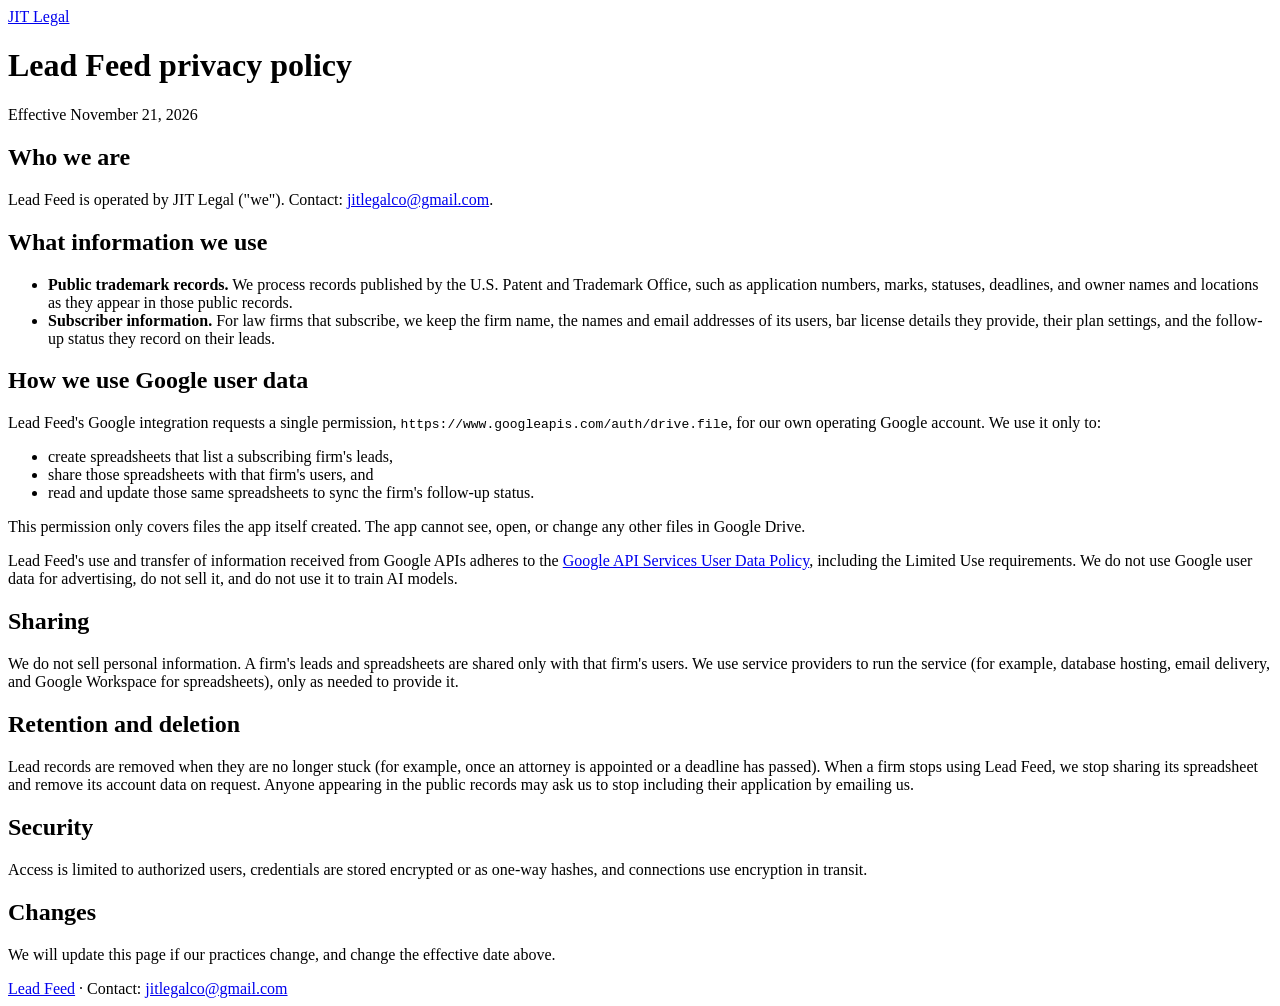
==== site/leadfeed/privacy.html @ f393aa9d "JIT Legal site: home, Lead Feed page and privacy policy; checked Pages deploy - site/ is published b" ====
<!doctype html>
<html lang="en"><head><meta charset="utf-8"><meta name="viewport" content="width=device-width, initial-scale=1">
<title>Privacy policy · Lead Feed · JIT Legal</title>
<link rel="stylesheet" href="/assets/style.css"></head>
<body>
<header><a href="/">JIT Legal</a></header>
<main>
  <h1>Lead Feed privacy policy</h1>
  <p class="muted">Effective November 21, 2026</p>

  <h2>Who we are</h2>
  <p>Lead Feed is operated by JIT Legal ("we"). Contact: <a href="mailto:jitlegalco@gmail.com">jitlegalco@gmail.com</a>.</p>

  <h2>What information we use</h2>
  <ul>
    <li><strong>Public trademark records.</strong> We process records published by the U.S. Patent and Trademark Office, such as application numbers, marks, statuses, deadlines, and owner names and locations as they appear in those public records.</li>
    <li><strong>Subscriber information.</strong> For law firms that subscribe, we keep the firm name, the names and email addresses of its users, bar license details they provide, their plan settings, and the follow-up status they record on their leads.</li>
  </ul>

  <h2>How we use Google user data</h2>
  <p>Lead Feed's Google integration requests a single permission, <code>https://www.googleapis.com/auth/drive.file</code>, for our own operating Google account. We use it only to:</p>
  <ul>
    <li>create spreadsheets that list a subscribing firm's leads,</li>
    <li>share those spreadsheets with that firm's users, and</li>
    <li>read and update those same spreadsheets to sync the firm's follow-up status.</li>
  </ul>
  <p>This permission only covers files the app itself created. The app cannot see, open, or change any other files in Google Drive.</p>
  <p>Lead Feed's use and transfer of information received from Google APIs adheres to the <a href="https://developers.google.com/terms/api-services-user-data-policy">Google API Services User Data Policy</a>, including the Limited Use requirements. We do not use Google user data for advertising, do not sell it, and do not use it to train AI models.</p>

  <h2>Sharing</h2>
  <p>We do not sell personal information. A firm's leads and spreadsheets are shared only with that firm's users. We use service providers to run the service (for example, database hosting, email delivery, and Google Workspace for spreadsheets), only as needed to provide it.</p>

  <h2>Retention and deletion</h2>
  <p>Lead records are removed when they are no longer stuck (for example, once an attorney is appointed or a deadline has passed). When a firm stops using Lead Feed, we stop sharing its spreadsheet and remove its account data on request. Anyone appearing in the public records may ask us to stop including their application by emailing us.</p>

  <h2>Security</h2>
  <p>Access is limited to authorized users, credentials are stored encrypted or as one-way hashes, and connections use encryption in transit.</p>

  <h2>Changes</h2>
  <p>We will update this page if our practices change, and change the effective date above.</p>
</main>
<footer><a href="/leadfeed/">Lead Feed</a> · Contact: <a href="mailto:jitlegalco@gmail.com">jitlegalco@gmail.com</a></footer>
</body></html>
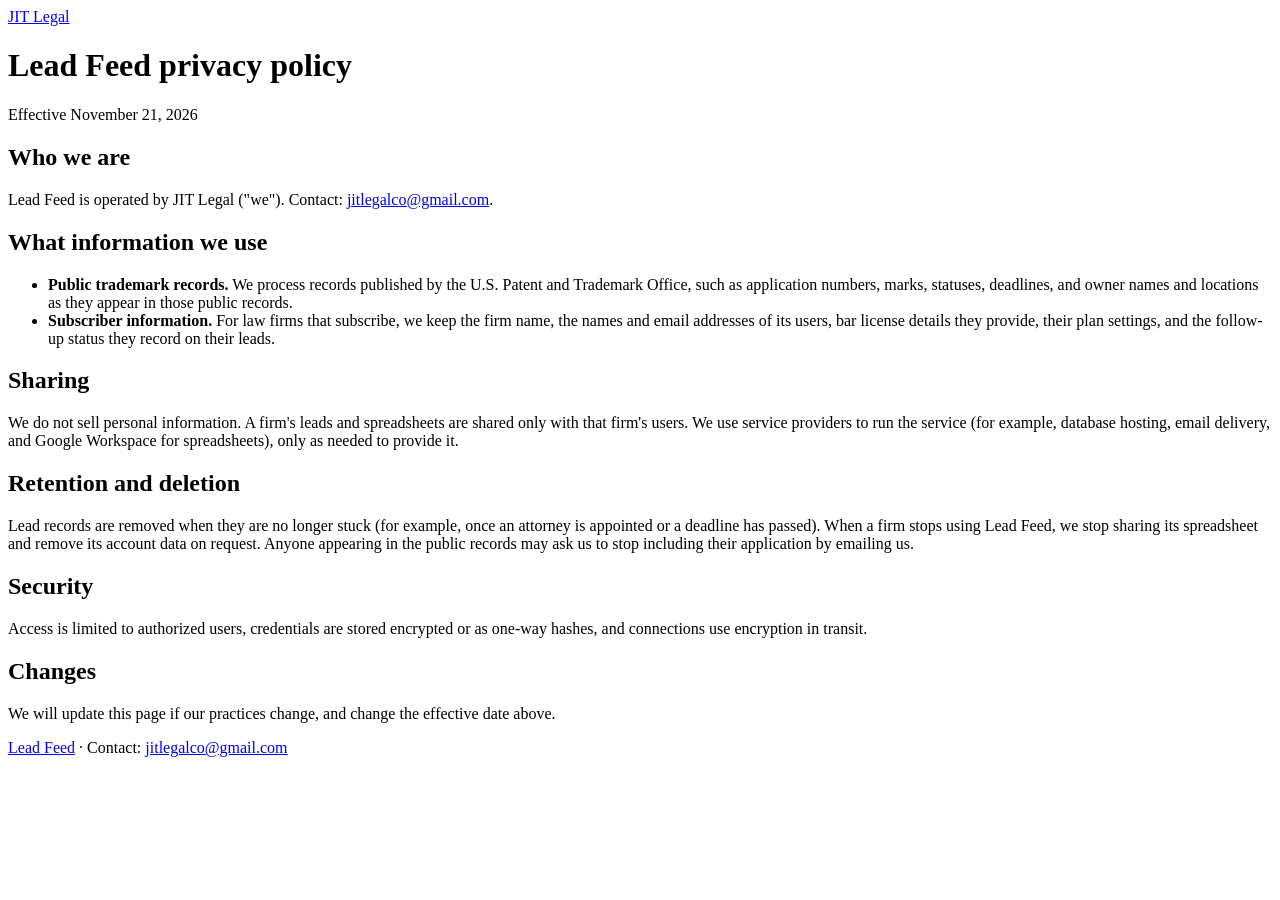
==== commit 36ffe8de: "Lead Feed privacy policy: remove the Google user data section" ====
--- a/site/leadfeed/privacy.html
+++ b/site/leadfeed/privacy.html
@@ -17,16 +17,6 @@
     <li><strong>Subscriber information.</strong> For law firms that subscribe, we keep the firm name, the names and email addresses of its users, bar license details they provide, their plan settings, and the follow-up status they record on their leads.</li>
   </ul>
 
-  <h2>How we use Google user data</h2>
-  <p>Lead Feed's Google integration requests a single permission, <code>https://www.googleapis.com/auth/drive.file</code>, for our own operating Google account. We use it only to:</p>
-  <ul>
-    <li>create spreadsheets that list a subscribing firm's leads,</li>
-    <li>share those spreadsheets with that firm's users, and</li>
-    <li>read and update those same spreadsheets to sync the firm's follow-up status.</li>
-  </ul>
-  <p>This permission only covers files the app itself created. The app cannot see, open, or change any other files in Google Drive.</p>
-  <p>Lead Feed's use and transfer of information received from Google APIs adheres to the <a href="https://developers.google.com/terms/api-services-user-data-policy">Google API Services User Data Policy</a>, including the Limited Use requirements. We do not use Google user data for advertising, do not sell it, and do not use it to train AI models.</p>
-
   <h2>Sharing</h2>
   <p>We do not sell personal information. A firm's leads and spreadsheets are shared only with that firm's users. We use service providers to run the service (for example, database hosting, email delivery, and Google Workspace for spreadsheets), only as needed to provide it.</p>
 
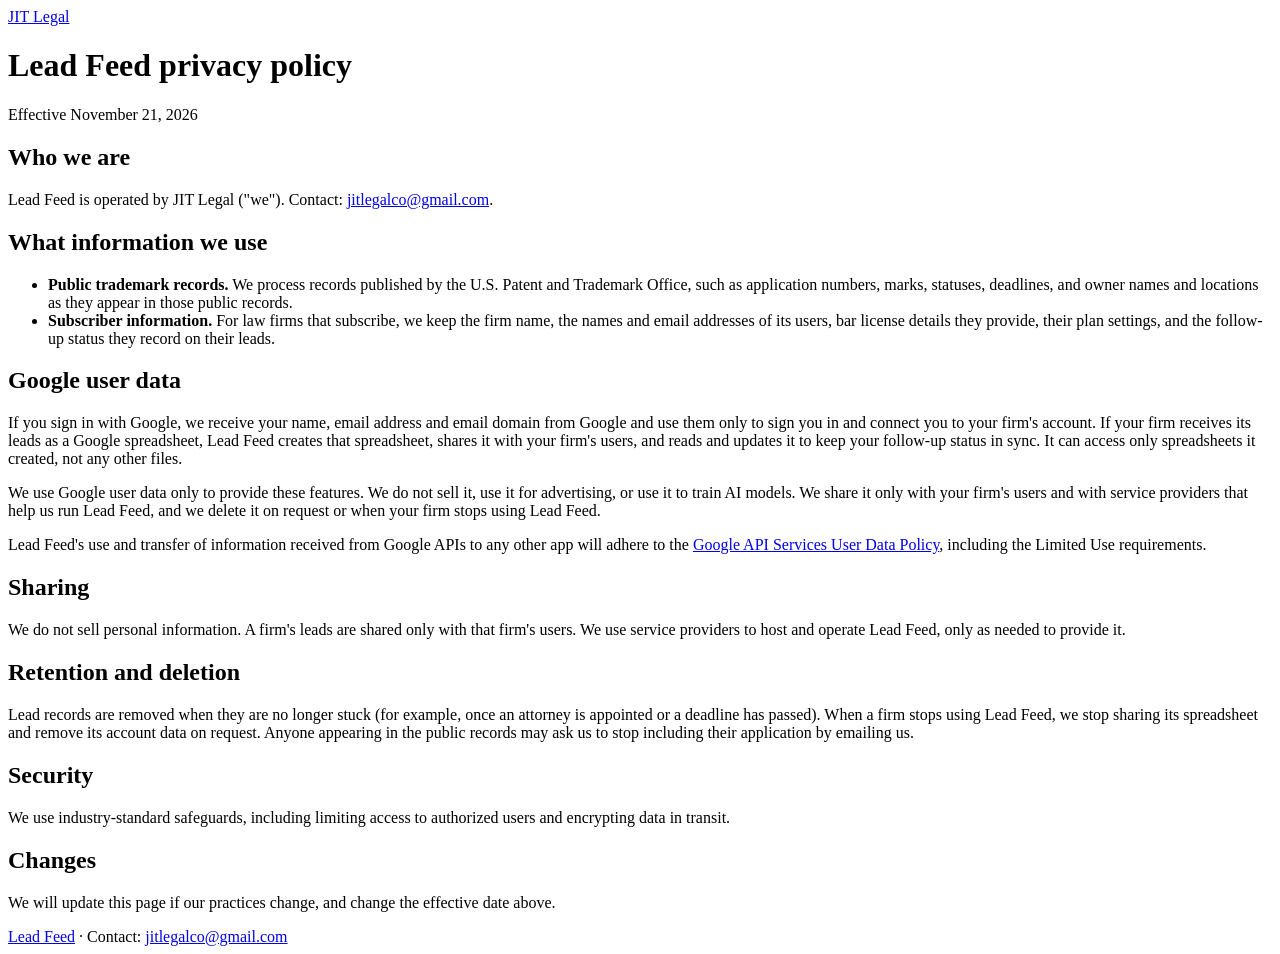
==== commit b39f3786: "Lead Feed privacy policy: concise Google user data disclosure; less detail about operations" ====
--- a/site/leadfeed/privacy.html
+++ b/site/leadfeed/privacy.html
@@ -17,14 +17,19 @@
     <li><strong>Subscriber information.</strong> For law firms that subscribe, we keep the firm name, the names and email addresses of its users, bar license details they provide, their plan settings, and the follow-up status they record on their leads.</li>
   </ul>
 
+  <h2>Google user data</h2>
+  <p>If you sign in with Google, we receive your name, email address and email domain from Google and use them only to sign you in and connect you to your firm's account. If your firm receives its leads as a Google spreadsheet, Lead Feed creates that spreadsheet, shares it with your firm's users, and reads and updates it to keep your follow-up status in sync. It can access only spreadsheets it created, not any other files.</p>
+  <p>We use Google user data only to provide these features. We do not sell it, use it for advertising, or use it to train AI models. We share it only with your firm's users and with service providers that help us run Lead Feed, and we delete it on request or when your firm stops using Lead Feed.</p>
+  <p>Lead Feed's use and transfer of information received from Google APIs to any other app will adhere to the <a href="https://developers.google.com/terms/api-services-user-data-policy">Google API Services User Data Policy</a>, including the Limited Use requirements.</p>
+
   <h2>Sharing</h2>
-  <p>We do not sell personal information. A firm's leads and spreadsheets are shared only with that firm's users. We use service providers to run the service (for example, database hosting, email delivery, and Google Workspace for spreadsheets), only as needed to provide it.</p>
+  <p>We do not sell personal information. A firm's leads are shared only with that firm's users. We use service providers to host and operate Lead Feed, only as needed to provide it.</p>
 
   <h2>Retention and deletion</h2>
   <p>Lead records are removed when they are no longer stuck (for example, once an attorney is appointed or a deadline has passed). When a firm stops using Lead Feed, we stop sharing its spreadsheet and remove its account data on request. Anyone appearing in the public records may ask us to stop including their application by emailing us.</p>
 
   <h2>Security</h2>
-  <p>Access is limited to authorized users, credentials are stored encrypted or as one-way hashes, and connections use encryption in transit.</p>
+  <p>We use industry-standard safeguards, including limiting access to authorized users and encrypting data in transit.</p>
 
   <h2>Changes</h2>
   <p>We will update this page if our practices change, and change the effective date above.</p>
